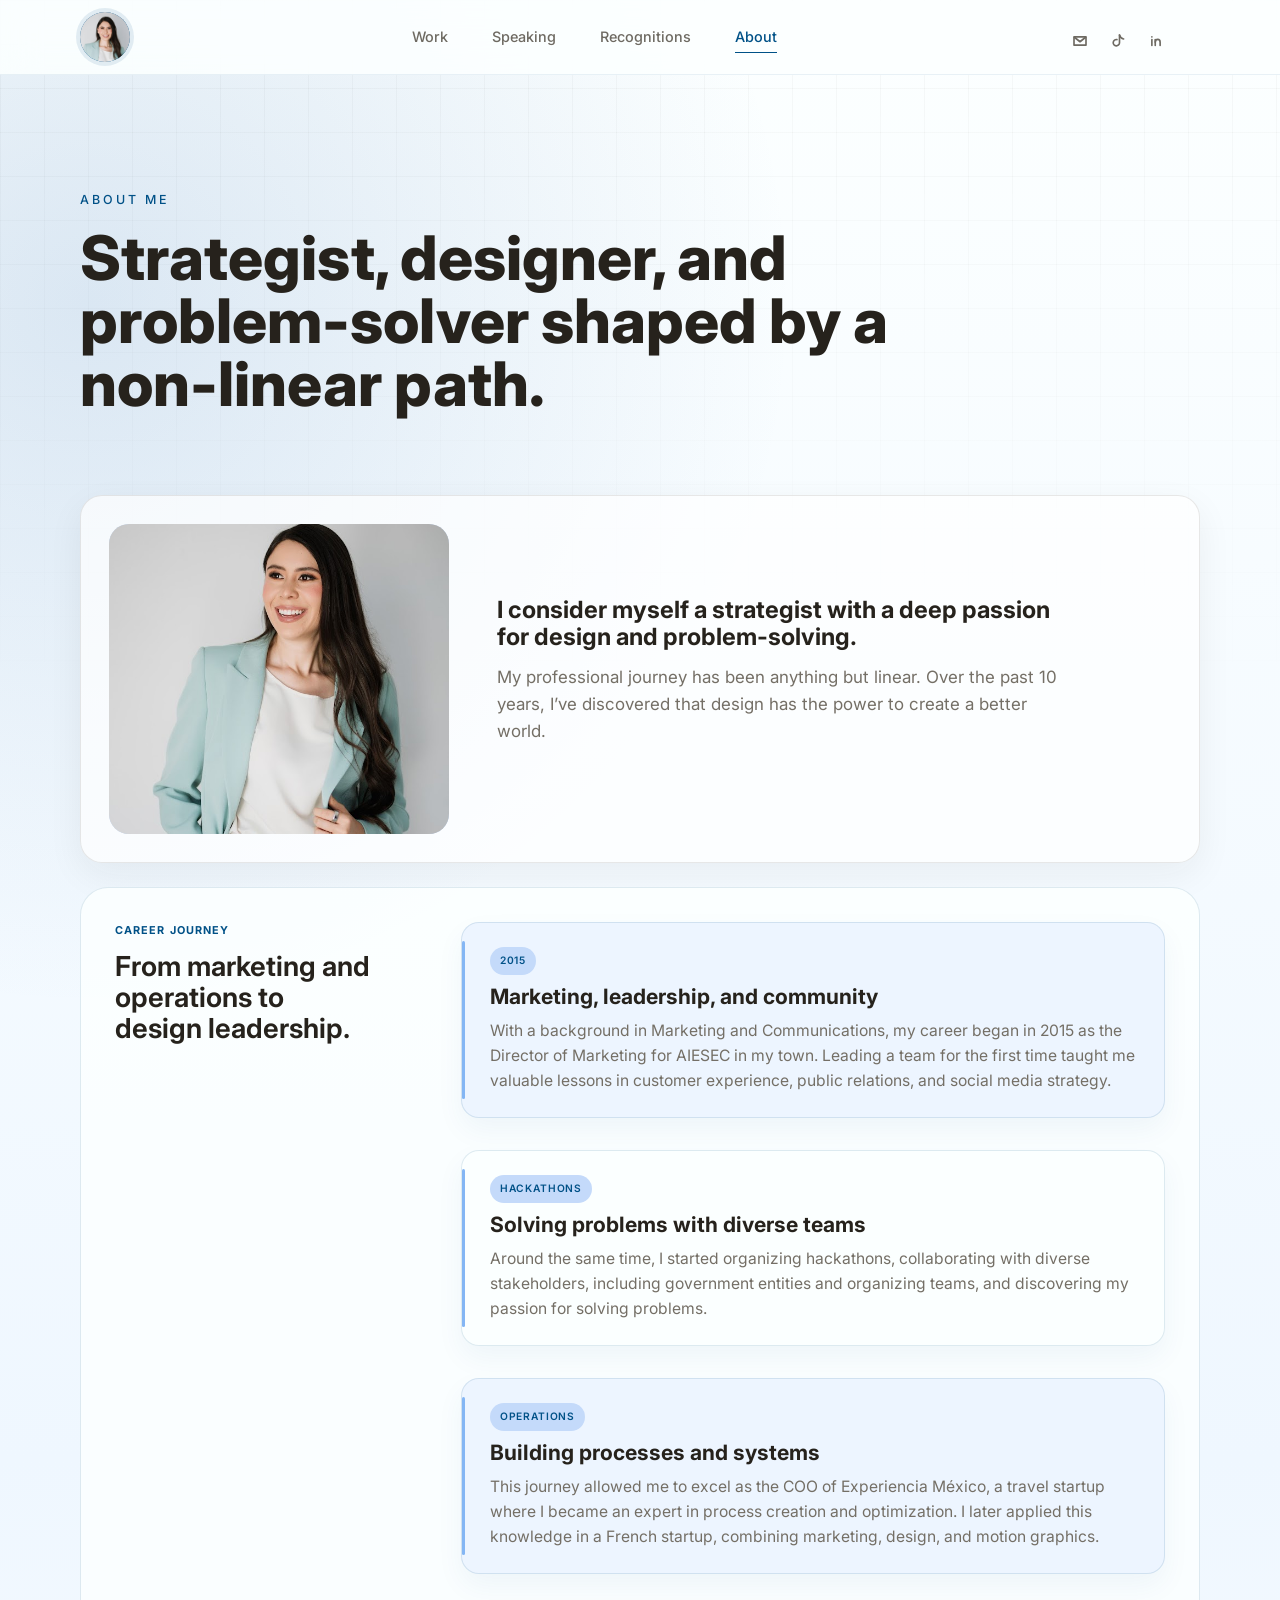
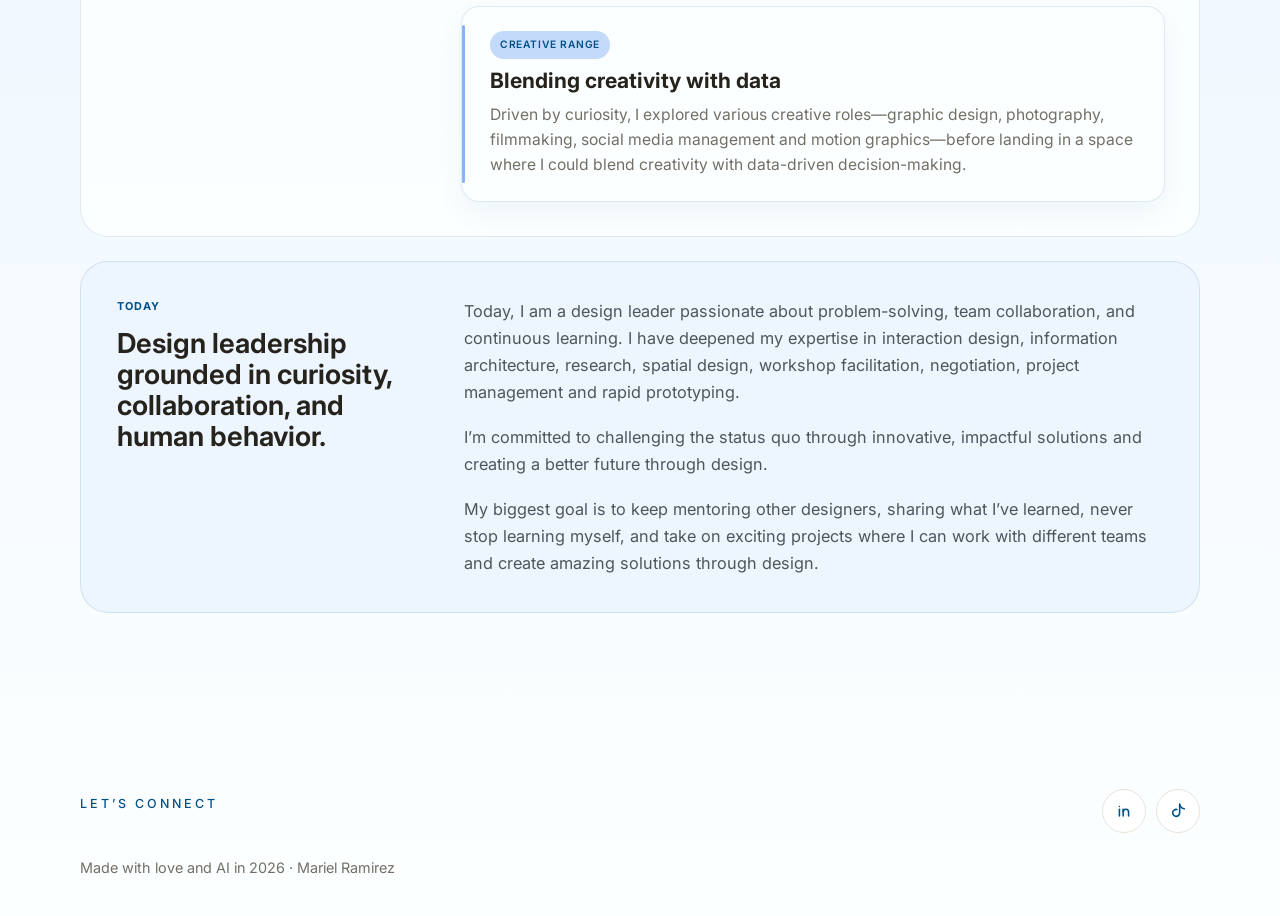
==== about.html @ 27abe045 "Add files via upload" ====
<!doctype html>
<html lang="en">
  <head>
    <meta charset="UTF-8" />
    <meta name="viewport" content="width=device-width, initial-scale=1.0" />
    <title>About | Mariel Ramirez</title>
    <meta
      name="description"
      content="About Mariel Ramirez, Senior Product Designer, speaker, content creator, and photography lover."
    />
    <link rel="preconnect" href="https://fonts.googleapis.com" />
    <link rel="preconnect" href="https://fonts.gstatic.com" crossorigin />
    <link href="https://fonts.googleapis.com/css2?family=Inter:wght@400;500;600;700;800;900&display=swap" rel="stylesheet" />
    <link rel="stylesheet" href="styles.css" />
  </head>
  <body>
    <header class="site-header">
      <a class="logo" href="index.html" aria-label="Mariel Ramirez home">
        <img src="assets/mariel-avatar.jpg" alt="" />
      </a>
      <nav class="top-nav" aria-label="Primary navigation">
        <a href="index.html#work">Work</a>
        <a href="speaking.html">Speaking</a>
        <a href="recognitions.html">Recognitions</a>
        <a href="about.html" aria-current="page">About</a>
      </nav>
      <div class="social-links" aria-label="Social links">
        <a class="icon-link" href="mailto:mariel.ramirezrom@gmail.com" aria-label="Email Mariel">
          <svg viewBox="0 0 24 24" aria-hidden="true"><path d="M4 6.5h16v11H4z"/><path d="m4.5 7 7.5 6 7.5-6"/></svg>
        </a>
        <a class="icon-link" href="https://www.tiktok.com/@soymarielramirez" target="_blank" rel="noreferrer" aria-label="Mariel on TikTok">
          <svg viewBox="0 0 24 24" aria-hidden="true"><path d="M14 4v10.2a4.2 4.2 0 1 1-3.4-4.1"/><path d="M14 4c.8 3.1 2.5 4.8 5.5 5.3"/></svg>
        </a>
        <a class="icon-link" href="https://www.linkedin.com/in/mariel-ramirez/" target="_blank" rel="noreferrer" aria-label="Mariel on LinkedIn">
          <svg viewBox="0 0 24 24" aria-hidden="true"><path d="M6.5 10v8"/><path d="M6.5 6.5v.1"/><path d="M11 18v-8"/><path d="M11 13.5c0-2.2 1.3-3.7 3.4-3.7 2 0 3.1 1.3 3.1 3.7V18"/></svg>
        </a>
      </div>
      <button class="menu-button" type="button" aria-expanded="false" aria-controls="mobile-nav">
        <span class="sr-only">Open navigation</span>
        <span></span>
        <span></span>
      </button>
    </header>

    <nav class="mobile-nav" id="mobile-nav" aria-label="Mobile navigation">
      <a href="index.html#work">Work</a>
      <a href="speaking.html">Speaking</a>
      <a href="recognitions.html">Recognitions</a>
      <a href="about.html">About</a>
      <a href="https://www.linkedin.com/in/mariel-ramirez/" target="_blank" rel="noreferrer">LinkedIn</a>
      <a href="https://www.tiktok.com/@soymarielramirez" target="_blank" rel="noreferrer">TikTok</a>
    </nav>

    <main>
      <section class="page-hero">
        <p class="kicker">About me</p>
        <h1>Strategist, designer, and problem-solver shaped by a non-linear path.</h1>
      </section>

      <section class="about-section about-page" aria-labelledby="about-title">
        <div class="about-photo">
          <img src="assets/mariel-about.jpg" alt="Mariel Ramirez looking to the side in a mint suit" />
        </div>
        <div class="about-copy">
          <h2 id="about-title">I consider myself a strategist with a deep passion for design and problem-solving.</h2>
          <p class="about-lead">
            My professional journey has been anything but linear. Over the past 10 years, I’ve discovered that design
            has the power to create a better world.
          </p>
        </div>
      </section>

      <section class="about-story" aria-label="Mariel's career journey">
        <div class="story-intro">
          <p class="kicker">Career journey</p>
          <h2>From marketing and operations to design leadership.</h2>
        </div>
        <article class="story-card">
          <span>2015</span>
          <h2>Marketing, leadership, and community</h2>
          <p>
            With a background in Marketing and Communications, my career began in 2015 as the Director of Marketing for
            AIESEC in my town. Leading a team for the first time taught me valuable lessons in customer experience,
            public relations, and social media strategy.
          </p>
        </article>
        <article class="story-card">
          <span>Hackathons</span>
          <h2>Solving problems with diverse teams</h2>
          <p>
            Around the same time, I started organizing hackathons, collaborating with diverse stakeholders, including
            government entities and organizing teams, and discovering my passion for solving problems.
          </p>
        </article>
        <article class="story-card">
          <span>Operations</span>
          <h2>Building processes and systems</h2>
          <p>
            This journey allowed me to excel as the COO of Experiencia México, a travel startup where I became an expert
            in process creation and optimization. I later applied this knowledge in a French startup, combining marketing,
            design, and motion graphics.
          </p>
        </article>
        <article class="story-card">
          <span>Creative range</span>
          <h2>Blending creativity with data</h2>
          <p>
            Driven by curiosity, I explored various creative roles—graphic design, photography, filmmaking, social media
            management and motion graphics—before landing in a space where I could blend creativity with data-driven
            decision-making.
          </p>
        </article>
      </section>

      <section class="about-vision" aria-label="Mariel's design approach">
        <div>
          <p class="kicker">Today</p>
          <h2>Design leadership grounded in curiosity, collaboration, and human behavior.</h2>
        </div>
        <div>
          <p>
            Today, I am a design leader passionate about problem-solving, team collaboration, and continuous learning. I
            have deepened my expertise in interaction design, information architecture, research, spatial design, workshop
            facilitation, negotiation, project management and rapid prototyping.
          </p>
          <p>
            I’m committed to challenging the status quo through innovative, impactful solutions and creating a better
            future through design.
          </p>
          <p>
            My biggest goal is to keep mentoring other designers, sharing what I’ve learned, never stop learning myself,
            and take on exciting projects where I can work with different teams and create amazing solutions through
            design.
          </p>
        </div>
      </section>
    </main>

    <footer class="site-footer" id="contact">
      <div>
        <p class="kicker">Let’s connect</p>
      </div>
      <div class="footer-links">
        <a href="https://www.linkedin.com/in/mariel-ramirez/" target="_blank" rel="noreferrer" aria-label="Mariel on LinkedIn">
          <svg viewBox="0 0 24 24" aria-hidden="true"><path d="M6.5 10v8"/><path d="M6.5 6.5v.1"/><path d="M11 18v-8"/><path d="M11 13.5c0-2.2 1.3-3.7 3.4-3.7 2 0 3.1 1.3 3.1 3.7V18"/></svg>
        </a>
        <a href="https://www.tiktok.com/@soymarielramirez" target="_blank" rel="noreferrer" aria-label="Mariel on TikTok">
          <svg viewBox="0 0 24 24" aria-hidden="true"><path d="M14 4v10.2a4.2 4.2 0 1 1-3.4-4.1"/><path d="M14 4c.8 3.1 2.5 4.8 5.5 5.3"/></svg>
        </a>
      </div>
      <p class="copyright">Made with love and AI in 2026 · Mariel Ramirez</p>
    </footer>

    <script src="script.js"></script>
  </body>
</html>
---- styles.css ----
:root {
  --blue: #005187;
  --blue-dark: #003f69;
  --ink: #26221c;
  --muted: #746f66;
  --paper: #fcffff;
  --soft-blue: #c4dafa;
  --mid-blue: #4d82bc;
  --sky-blue: #84b6f4;
  --soft-yellow: #fff4c7;
  --soft-pink: #ffe9ee;
  --soft-green: #e6f7ef;
  --line: #e9e2d8;
  --white: #ffffff;
  --cream-card: #eef6ff;
  --radius: 22px;
  --shadow: 0 22px 60px rgba(38, 34, 28, 0.1);
}

* {
  box-sizing: border-box;
}

html {
  scroll-behavior: smooth;
}

body {
  margin: 0;
  background:
    radial-gradient(circle at 7% 12%, rgba(77, 130, 188, 0.18), transparent 28%),
    linear-gradient(180deg, var(--paper), #eff7ff 58%, var(--paper));
  color: var(--ink);
  font-family: Inter, system-ui, -apple-system, BlinkMacSystemFont, "Segoe UI", sans-serif;
  line-height: 1.55;
}

body::before {
  position: fixed;
  inset: 0;
  z-index: -1;
  pointer-events: none;
  content: "";
  background-image:
    linear-gradient(rgba(38, 34, 28, 0.035) 1px, transparent 1px),
    linear-gradient(90deg, rgba(38, 34, 28, 0.035) 1px, transparent 1px);
  background-size: 44px 44px;
  mask-image: linear-gradient(to bottom, black, transparent 78%);
}

img {
  display: block;
  width: 100%;
}

a {
  color: inherit;
  text-decoration: none;
}

.reveal {
  opacity: 0;
  transform: translateY(22px);
  transition:
    opacity 700ms ease,
    transform 700ms cubic-bezier(0.22, 1, 0.36, 1);
  transition-delay: var(--reveal-delay, 0ms);
}

.reveal.is-visible {
  opacity: 1;
  transform: translateY(0);
}

.reveal-soft {
  transform: translateY(14px) scale(0.985);
}

.reveal-soft.is-visible {
  transform: translateY(0) scale(1);
}

@media (prefers-reduced-motion: reduce) {
  html {
    scroll-behavior: auto;
  }

  .reveal,
  .reveal-soft {
    opacity: 1;
    transform: none;
    transition: none;
  }
}

.skip-link,
.sr-only {
  position: absolute;
  width: 1px;
  height: 1px;
  overflow: hidden;
  clip: rect(0, 0, 0, 0);
  white-space: nowrap;
}

.skip-link:focus {
  z-index: 50;
  top: 16px;
  left: 16px;
  width: auto;
  height: auto;
  padding: 10px 14px;
  clip: auto;
  border-radius: 999px;
  background: #005187;
  color: var(--white);
}

.site-header {
  position: sticky;
  top: 0;
  z-index: 20;
  display: grid;
  grid-template-columns: auto 1fr auto auto;
  gap: clamp(18px, 3vw, 36px);
  align-items: center;
  width: 100%;
  min-height: 74px;
  margin: 0;
  padding: 12px max(32px, calc((100vw - 1120px) / 2));
  border: 0;
  border-bottom: 1px solid rgba(0, 81, 135, 0.08);
  border-radius: 0;
  background: rgba(252, 255, 255, 0.88);
  box-shadow: none;
  backdrop-filter: blur(18px);
}

.mobile-nav,
main,
.site-footer {
  width: min(1120px, calc(100% - 32px));
  margin-inline: auto;
}

.case-body main {
  width: min(1320px, calc(100% - 32px));
}

.logo {
  width: 50px;
  height: 50px;
  display: block;
  overflow: hidden;
  border-radius: 50%;
  background: var(--blue);
  box-shadow: 0 0 0 4px rgba(0, 81, 135, 0.1);
}

.logo img {
  height: 100%;
  object-fit: cover;
  object-position: center 13%;
}

.top-nav,
.social-links,
.footer-links {
  display: flex;
  align-items: center;
  gap: 8px;
}

.top-nav {
  justify-content: center;
  gap: 18px;
}

.top-nav a,
.social-links a,
.mobile-nav a,
.footer-links a {
  position: relative;
  padding: 10px 13px;
  border-radius: 999px;
  color: #6e6a62;
  font-size: 0.9rem;
  font-weight: 500;
}

.icon-link {
  display: grid;
  width: 30px;
  height: 30px;
  place-items: center;
  padding: 0;
  color: #777268;
}

.icon-link svg {
  width: 18px;
  height: 18px;
  fill: none;
  stroke: currentColor;
  stroke-linecap: round;
  stroke-linejoin: round;
  stroke-width: 2.2;
}

.top-nav a:hover,
.top-nav a:focus-visible,
.mobile-nav a:hover,
.mobile-nav a:focus-visible,
.footer-links a:hover,
.footer-links a:focus-visible {
  color: var(--blue);
}

.top-nav a::after {
  position: absolute;
  right: 13px;
  bottom: 5px;
  left: 13px;
  height: 1px;
  content: "";
  background: var(--blue);
  transform: scaleX(0);
  transform-origin: center;
  transition: transform 180ms ease;
}

.top-nav a:hover::after,
.top-nav a:focus-visible::after,
.top-nav a[aria-current="page"]::after {
  transform: scaleX(1);
}

.top-nav a[aria-current="page"] {
  color: var(--blue);
}

.social-links a:hover,
.social-links a:focus-visible {
  color: var(--blue);
  transform: translateY(-1px);
}

.social-links a {
  border: 0;
  background: transparent;
}

.menu-button {
  display: none;
  width: 46px;
  height: 46px;
  border: 1px solid var(--line);
  border-radius: 50%;
  background: var(--white);
}

.menu-button span:not(.sr-only) {
  display: block;
  width: 18px;
  height: 2px;
  margin: 5px auto;
  background: var(--ink);
}

.mobile-nav {
  position: sticky;
  top: 88px;
  z-index: 19;
  display: none;
  padding: 12px;
  border: 1px solid var(--line);
  border-radius: var(--radius);
  background: rgba(255, 253, 250, 0.96);
  box-shadow: var(--shadow);
}

.mobile-nav.is-open {
  display: grid;
}

.hero {
  display: grid;
  grid-template-columns: minmax(0, 1.04fr) minmax(360px, 0.86fr);
  gap: clamp(28px, 6vw, 78px);
  align-items: center;
  min-height: calc(100vh - 96px);
  padding: clamp(34px, 4vw, 52px) 0 12px;
}

.kicker,
.project-eyebrow,
.section-label span {
  margin: 0 0 16px;
  color: var(--blue);
  font-size: 0.78rem;
  font-weight: 500;
  letter-spacing: 0.24em;
  text-transform: uppercase;
}

.project-eyebrow {
  font-size: 0.62rem;
  letter-spacing: 0.04em;
}

h1,
h2,
h3,
p {
  margin-top: 0;
}

h1,
h2 {
  font-family: Inter, system-ui, -apple-system, BlinkMacSystemFont, "Segoe UI", sans-serif;
  line-height: 1.03;
  letter-spacing: 0;
}

h1 {
  font-weight: 800;
}

h2 {
  font-weight: 900;
}

h1 {
  max-width: 800px;
  margin-bottom: 24px;
  font-size: clamp(2.7rem, 4.2vw, 3.7rem);
}

h2 {
  max-width: 860px;
  margin-bottom: 28px;
  font-size: clamp(2.2rem, 4.3vw, 4.4rem);
}

h3 {
  margin-bottom: 12px;
  font-size: clamp(1.45rem, 2.1vw, 2.1rem);
  line-height: 1.05;
}

.hero-text {
  max-width: 670px;
  color: var(--muted);
  font-size: clamp(1rem, 1.35vw, 1.12rem);
  font-weight: 400;
  line-height: 1.62;
}

.hero-actions {
  display: flex;
  flex-wrap: wrap;
  gap: 12px;
  margin-top: 30px;
}

.button {
  display: inline-flex;
  align-items: center;
  justify-content: center;
  min-height: 50px;
  padding: 0 18px;
  border-radius: 999px;
  font-size: 0.86rem;
  font-weight: 600;
  letter-spacing: 0.04em;
}

.button.primary {
  background: var(--blue);
  color: var(--white);
  box-shadow: 0 16px 32px rgba(0, 81, 135, 0.2);
}

.button.primary:hover,
.button.primary:focus-visible {
  background: #4d82bc;
  color: var(--white);
}

.button.primary:active {
  background: #003f69;
  transform: translateY(0);
  box-shadow: 0 8px 18px rgba(0, 81, 135, 0.18);
}

.button.ghost {
  border: 1px solid var(--line);
  background: rgba(255, 255, 255, 0.72);
}

.button:hover {
  transform: translateY(-2px);
}

.hero-media {
  position: relative;
  min-height: 500px;
}

.photo-frame {
  position: absolute;
  inset: 4% 8% 0 2%;
  overflow: hidden;
  border: 1px solid rgba(38, 34, 28, 0.1);
  border-radius: 34px;
  background: var(--soft-blue);
  box-shadow: var(--shadow);
}

.photo-frame::before {
  position: absolute;
  inset: 14px;
  z-index: 2;
  pointer-events: none;
  content: "";
  border: 2px solid rgba(255, 255, 255, 0.82);
  border-radius: 24px;
}

.photo-frame img {
  height: 100%;
  object-fit: cover;
  object-position: center top;
}

.impact-ribbon {
  position: relative;
  width: min(1040px, calc(100% - 40px));
  margin: -8px auto 76px;
  padding: clamp(28px, 5vw, 46px);
  border-radius: 22px;
  background: var(--blue);
  color: var(--white);
}

.impact-grid {
  display: grid;
  grid-template-columns: repeat(4, 1fr);
  gap: 0;
}

.impact-item {
  display: grid;
  align-content: center;
  min-height: 104px;
  padding: 0 24px;
  text-align: center;
}

.impact-item + .impact-item {
  border-left: 2px dotted rgba(252, 255, 255, 0.7);
}

.impact-item strong {
  display: block;
  color: var(--white);
  font-size: clamp(2rem, 4vw, 3.25rem);
  font-weight: 800;
  line-height: 1;
  text-align: center;
}

.impact-item span {
  display: block;
  max-width: 220px;
  margin: 8px auto 0;
  color: rgba(252, 255, 255, 0.86);
  font-size: 1rem;
  font-weight: 500;
  text-transform: lowercase;
}

.corner-mark {
  position: absolute;
  display: block;
  width: 78px;
  height: 78px;
  border-radius: 6px;
  background: #c4dafa;
}

.corner-mark::before {
  position: absolute;
  width: 30px;
  height: 30px;
  content: "";
  border-color: var(--blue);
  border-style: solid;
}

.corner-start {
  top: -40px;
  left: -46px;
}

.corner-start::before {
  top: 20px;
  left: 22px;
  border-width: 8px 0 0 8px;
}

.corner-end {
  right: -46px;
  bottom: -40px;
}

.corner-end::before {
  right: 22px;
  bottom: 20px;
  border-width: 0 8px 8px 0;
}

.floating-note {
  position: absolute;
  z-index: 3;
  width: min(250px, 60%);
  padding: 18px;
  border: 1px solid rgba(38, 34, 28, 0.12);
  border-radius: var(--radius);
  box-shadow: var(--shadow);
}

.floating-note span {
  display: block;
  margin-bottom: 6px;
  font-size: 1.45rem;
  font-weight: 900;
}

.floating-note p {
  margin: 0;
  color: rgba(38, 34, 28, 0.78);
  font-size: 0.92rem;
  line-height: 1.35;
}

.note-blue {
  right: 0;
  bottom: 90px;
  background: var(--blue);
  color: var(--white);
  transform: rotate(3deg);
}

.note-blue p {
  color: rgba(255, 255, 255, 0.84);
}

.note-light {
  left: 0;
  bottom: 30px;
  background: #c4dafa;
  transform: rotate(-3deg);
}

.intro-strip {
  display: grid;
  grid-template-columns: repeat(3, 1fr);
  gap: 0;
  margin: -8px 0 72px;
  padding: 18px;
  border: 1px solid rgba(0, 81, 135, 0.12);
  border-radius: 26px;
  background: rgba(252, 255, 255, 0.66);
  box-shadow: 0 18px 44px rgba(0, 81, 135, 0.06);
}

.intro-strip article {
  position: relative;
  display: flex;
  gap: 16px;
  align-items: center;
  min-height: 116px;
  padding: 22px;
  overflow: hidden;
  border-right: 1px solid rgba(0, 81, 135, 0.1);
  background: transparent;
}

.intro-strip article:last-child {
  border-right: 0;
}

.highlight-icon {
  display: grid;
  flex: 0 0 46px;
  width: 46px;
  height: 46px;
  place-items: center;
  border: 1px solid rgba(0, 81, 135, 0.14);
  border-radius: 16px;
  background: #c4dafa;
  color: var(--blue);
}

.highlight-icon svg {
  width: 21px;
  height: 21px;
  fill: none;
  stroke: currentColor;
  stroke-linecap: round;
  stroke-linejoin: round;
  stroke-width: 1.9;
}

.intro-strip p {
  position: relative;
  z-index: 2;
  margin: 0;
  color: #4f565b;
  font-size: 0.98rem;
  line-height: 1.45;
}

.intro-strip strong {
  color: var(--ink);
}

.intro-label {
  display: inline-flex;
  margin-bottom: 6px;
  color: var(--blue);
  font-size: 0.68rem;
  font-weight: 600;
  letter-spacing: 0.18em;
  text-transform: uppercase;
}

.known-for {
  display: grid;
  grid-template-columns: minmax(260px, 0.38fr) minmax(0, 0.62fr);
  gap: clamp(28px, 5vw, 58px);
  align-items: start;
  margin: 0 auto 106px;
  padding: clamp(28px, 5vw, 46px);
  border: 1px solid rgba(0, 81, 135, 0.12);
  border-radius: 28px;
  background: #edf5ff;
  text-align: left;
}

.known-for h2 {
  max-width: 420px;
  margin: 0;
  font-family: Inter, system-ui, -apple-system, BlinkMacSystemFont, "Segoe UI", sans-serif;
  color: var(--ink);
  font-size: clamp(1.75rem, 3vw, 2.85rem);
  font-weight: 650;
  line-height: 1;
}

.mini-label {
  margin: 0 0 10px;
  color: var(--blue);
  font-size: 0.72rem;
  font-weight: 500;
  letter-spacing: 0.22em;
  text-transform: uppercase;
}

.skill-collage {
  display: flex;
  flex-wrap: wrap;
  justify-content: flex-start;
  gap: 10px;
}

.skill-groups {
  display: grid;
  gap: 20px;
}

.skill-group {
  display: grid;
  gap: 10px;
}

.skill-group + .skill-group {
  padding-top: 18px;
  border-top: 1px solid rgba(0, 81, 135, 0.1);
}

.skill-group-label {
  color: #52606a;
  font-size: 0.7rem;
  font-weight: 600;
  letter-spacing: 0.18em;
  text-transform: uppercase;
}

.ticket {
  display: inline-flex;
  align-items: center;
  min-height: 34px;
  padding: 7px 12px;
  border-radius: 999px;
  font-size: 0.88rem;
  font-weight: 500;
  line-height: 1;
  box-shadow: none;
}

.ticket-primary {
  border: 1px solid rgba(0, 81, 135, 0.22);
  background: rgba(252, 255, 255, 0.92);
  color: var(--blue);
  font-weight: 500;
}

.ticket-soft {
  border: 1px solid rgba(0, 81, 135, 0.22);
  background: rgba(252, 255, 255, 0.92);
  color: var(--blue);
}

.ticket-sky {
  border: 1px solid rgba(0, 81, 135, 0.22);
  background: rgba(252, 255, 255, 0.92);
  color: var(--blue);
}

.ticket-line {
  border: 1px solid rgba(0, 81, 135, 0.22);
  background: rgba(252, 255, 255, 0.92);
  color: var(--blue);
}

.project-card,
.metrics,
.about-section,
.recognition,
.recognition-list article {
  border: 1px solid rgba(38, 34, 28, 0.1);
  border-radius: var(--radius);
  background: rgba(255, 255, 255, 0.7);
  box-shadow: 0 12px 36px rgba(38, 34, 28, 0.06);
}

.work-section,
.metrics,
.about-section,
.speaking-section,
.recognition,
.site-footer {
  margin-top: 104px;
}

.work-section,
.metrics,
.about-section,
.speaking-section,
.recognition {
  scroll-margin-top: 110px;
}

.section-label {
  display: flex;
  justify-content: space-between;
  gap: 16px;
  align-items: center;
  margin-bottom: 12px;
}

.section-label a {
  padding: 10px 14px;
  border: 1px solid var(--line);
  border-radius: 999px;
  background: var(--white);
  color: var(--blue);
  font-weight: 900;
}

.project-list {
  display: grid;
  grid-template-columns: repeat(2, minmax(0, 1fr));
  gap: 28px;
  align-items: stretch;
}

.project-card {
  position: relative;
  display: grid;
  grid-template-rows: auto 240px;
  gap: 28px;
  height: 100%;
  min-height: 0;
  padding: clamp(26px, 4vw, 40px);
  overflow: hidden;
  border: 1px solid rgba(0, 81, 135, 0.12);
  border-radius: 22px;
  background: #edf5ff;
  box-shadow: none;
}

.project-card > div:first-child {
  position: relative;
  z-index: 2;
}

.project-card:first-child {
  background: #f3f5f7;
  border-color: rgba(38, 34, 28, 0.14);
}

.project-card:nth-child(2) {
  background: #edf5ff;
  border-color: rgba(0, 81, 135, 0.16);
}

.project-card:nth-child(3) {
  background: #eef4ff;
  border-color: rgba(31, 63, 176, 0.18);
}

.project-card.noto-card {
  grid-template-rows: auto 240px;
  background: #eef4ff;
}

.project-card.wizeline-card {
  background: #f1f7ff;
  border-color: rgba(77, 130, 188, 0.18);
}

.project-card.oracle-card {
  background: #f3f5f7;
}

.project-card.oracle-card .project-eyebrow {
  color: #4b5563;
}

.project-card.oracle-card .card-button {
  border-color: transparent;
  color: var(--white);
}

.project-card.oracle-card .card-button span {
  color: var(--white);
}

.project-card.valvoline-card {
  background: #edf5ff;
}

.project-card.noto-card .project-eyebrow,
.project-card.noto-card h3,
.project-card.noto-card p strong {
  color: var(--ink);
}

.project-card.featured {
  background: linear-gradient(135deg, var(--blue), var(--blue-dark));
  color: var(--white);
}

.project-card.featured .project-eyebrow,
.project-card.featured p,
.project-card.featured li {
  color: rgba(255, 255, 255, 0.82);
}

.project-card p {
  max-width: 500px;
  color: var(--muted);
  font-size: 1.02rem;
}

.project-card p strong {
  color: var(--ink);
}

.project-role {
  margin-bottom: 24px;
  color: var(--ink);
}

.project-card ul {
  display: flex;
  flex-wrap: wrap;
  gap: 8px 14px;
  margin: 22px 0 0;
  padding: 0;
  list-style: none;
}

.card-button {
  display: inline-flex;
  align-items: center;
  gap: 8px;
  margin-top: 16px;
  padding: 10px 18px;
  border: 1px solid rgba(38, 34, 28, 0.42);
  border-radius: 999px;
  color: var(--ink);
  font-weight: 700;
}

.card-button.case-study {
  border-color: transparent;
  background: var(--blue);
  color: var(--white);
  font-size: 0.78rem;
  letter-spacing: 0.04em;
  text-transform: uppercase;
}

.card-button.access-button {
  gap: 9px;
  padding: 10px 16px;
}

.card-button.access-button svg {
  width: 16px;
  height: 16px;
  fill: none;
  stroke: currentColor;
  stroke-linecap: round;
  stroke-linejoin: round;
  stroke-width: 2;
}

.card-button span {
  color: var(--blue);
  font-weight: 900;
}

.project-card li {
  padding: 0;
  border: 0;
  border-radius: 0;
  background: transparent;
  color: #5b666c;
  font-size: 0.76rem;
  font-weight: 600;
  letter-spacing: 0.05em;
  text-transform: uppercase;
}

.project-card li::before {
  color: var(--mid-blue);
  content: "• ";
}

.previous-portfolios {
  display: flex;
  flex-wrap: wrap;
  gap: 14px 18px;
  align-items: center;
  margin-top: 34px;
}

.previous-portfolios h2 {
  margin: 0;
  color: var(--ink);
  font-size: clamp(1.45rem, 2.4vw, 2rem);
  font-weight: 800;
  letter-spacing: 0;
}

.previous-portfolios a {
  display: inline-flex;
  align-items: center;
  min-height: 38px;
  padding: 9px 14px;
  border: 1px solid rgba(0, 81, 135, 0.2);
  border-radius: 999px;
  background: rgba(252, 255, 255, 0.84);
  color: var(--blue);
  font-size: 0.9rem;
  font-weight: 700;
}

.previous-portfolios a:hover,
.previous-portfolios a:focus-visible {
  background: #dcecff;
}

.tag-cloud span {
  padding: 8px 11px;
  border: 1px solid rgba(38, 34, 28, 0.12);
  border-radius: 999px;
  background: rgba(255, 255, 255, 0.62);
  color: var(--ink);
  font-size: 0.84rem;
  font-weight: 700;
}

.project-card.featured li {
  border-color: rgba(255, 255, 255, 0.22);
  background: rgba(255, 255, 255, 0.12);
}

.project-visual {
  position: relative;
  z-index: 1;
  align-self: end;
  width: 100%;
  height: 240px;
  min-height: 0;
  overflow: hidden;
  border: 1px solid rgba(0, 81, 135, 0.1);
  border-radius: 18px;
  background: #fcffff;
  box-shadow: none;
  transform: none;
}

.case-study-section {
  margin-top: 48px;
  padding: clamp(24px, 5vw, 52px);
  border: 1px solid rgba(0, 81, 135, 0.14);
  border-radius: 28px;
  background: #fcffff;
  box-shadow: 0 18px 44px rgba(0, 81, 135, 0.08);
  scroll-margin-top: 96px;
}

.case-study-page {
  margin-top: clamp(54px, 8vw, 96px);
}

.case-study-header {
  display: grid;
  grid-template-columns: minmax(0, 1fr) auto;
  gap: 24px;
  align-items: start;
  margin-bottom: 28px;
}

.case-study-header h1,
.case-study-header h2 {
  max-width: 920px;
  margin-bottom: 18px;
  font-size: clamp(2.2rem, 5vw, 4.35rem);
}

.case-study-header p:not(.project-eyebrow) {
  max-width: 720px;
  color: var(--muted);
  font-size: 1.05rem;
}

.case-close {
  min-height: 42px;
  padding: 0 16px;
  border: 1px solid rgba(0, 81, 135, 0.22);
  border-radius: 999px;
  background: #eef6ff;
  color: var(--blue);
  font: inherit;
  font-size: 0.9rem;
  cursor: pointer;
}

.case-close:hover,
.case-close:focus-visible {
  background: #c4dafa;
}

.case-hero-card {
  overflow: hidden;
  margin-bottom: 18px;
  border-radius: 22px;
  background: #c4dafa;
}

.case-hero-card img {
  max-height: 380px;
  object-fit: cover;
  object-position: center;
}

.case-study-grid,
.case-bottom {
  display: grid;
  grid-template-columns: repeat(2, minmax(0, 1fr));
  gap: 14px;
  margin-top: 18px;
}

.case-study-grid article,
.case-process,
.case-bottom article {
  padding: 24px;
  border: 1px solid rgba(0, 81, 135, 0.12);
  border-radius: 20px;
  background: #eef6ff;
}

.case-study-grid span {
  display: inline-flex;
  margin-bottom: 18px;
  color: var(--mid-blue);
  font-size: 0.76rem;
  font-weight: 700;
  letter-spacing: 0.16em;
}

.case-study-grid h3,
.case-process h3,
.case-bottom h3 {
  margin-bottom: 12px;
  font-size: clamp(1.2rem, 2vw, 1.55rem);
}

.case-study-grid p,
.case-process li,
.case-bottom p {
  color: var(--muted);
}

.case-process {
  margin-top: 14px;
  background: #c4dafa;
}

.case-process ol {
  display: grid;
  gap: 12px;
  margin: 0;
  padding-left: 20px;
}

.case-process strong {
  color: var(--ink);
}

.case-redesign {
  max-width: 1320px;
  padding: 0;
  border: 0;
  border-radius: 0;
  background: transparent;
  box-shadow: none;
}

.case-study-hero h1 {
  max-width: 900px;
  font-size: clamp(2rem, 4vw, 3.4rem);
  font-weight: 800;
  letter-spacing: 0;
}

.case-meta {
  display: flex;
  flex-wrap: wrap;
  gap: 8px;
  margin-top: 24px;
}

.case-meta span {
  display: inline-flex;
  align-items: center;
  min-height: 34px;
  padding: 8px 12px;
  border-radius: 999px;
  background: #c4dafa;
  color: var(--blue);
  font-size: 0.78rem;
  font-weight: 600;
  letter-spacing: 0.04em;
  text-transform: uppercase;
}

.case-redesign .case-hero-card {
  margin-bottom: 22px;
  border: 1px solid rgba(0, 81, 135, 0.12);
  background: #edf5ff;
}

.case-redesign .case-hero-card img {
  width: 100%;
  max-height: 440px;
  object-fit: cover;
}

.case-layout {
  display: grid;
  grid-template-columns: 150px minmax(0, 1fr);
  gap: clamp(22px, 3vw, 38px);
  align-items: start;
  margin-top: 32px;
}

.case-nav {
  position: sticky;
  top: 102px;
  z-index: 5;
  display: grid;
  gap: 4px;
  padding: 16px 0 16px 18px;
}

.case-nav::before {
  position: absolute;
  top: 18px;
  bottom: 18px;
  left: 4px;
  width: 1px;
  background: rgba(0, 81, 135, 0.18);
  content: "";
}

.case-nav a {
  position: relative;
  padding: 9px 12px;
  border-radius: 12px;
  color: #6a716f;
  font-size: 0.86rem;
  font-weight: 500;
  transition:
    background 180ms ease,
    color 180ms ease,
    transform 180ms ease;
}

.case-nav a::before {
  position: absolute;
  top: 50%;
  left: -18px;
  width: 9px;
  height: 9px;
  border: 2px solid #c4dafa;
  border-radius: 50%;
  background: #fcffff;
  content: "";
  transform: translateY(-50%);
}

.case-nav a:hover,
.case-nav a:focus-visible,
.case-nav a.is-active {
  background: #edf5ff;
  color: var(--blue);
  transform: translateX(2px);
}

.case-nav a.is-active::before {
  border-color: var(--blue);
  background: var(--blue);
}

.case-story {
  display: grid;
  gap: 16px;
}

.case-content-row {
  display: grid;
  grid-template-columns: 150px minmax(0, 1fr);
  gap: clamp(20px, 3vw, 36px);
  padding: clamp(24px, 4vw, 42px);
  border: 1px solid rgba(0, 81, 135, 0.1);
  border-radius: 24px;
  background: #fcffff;
}

.process-row {
  grid-template-columns: 1fr;
}

.process-row .case-section-label {
  position: static;
  display: flex;
  gap: 14px;
  align-items: baseline;
}

.process-row .case-section-label span {
  margin-bottom: 0;
  font-size: 1.35rem;
}

.case-content-row:nth-child(even) {
  background: #f1f7ff;
}

.case-section-label {
  position: sticky;
  top: 172px;
  align-self: start;
}

.case-section-label span {
  display: inline-flex;
  margin-bottom: 12px;
  color: #84b6f4;
  font-size: 2.4rem;
  font-weight: 800;
  line-height: 1;
}

.case-section-label h2 {
  margin: 0;
  color: var(--blue);
  font-size: clamp(1.05rem, 1.8vw, 1.35rem);
  line-height: 1.1;
}

.case-copy {
  display: grid;
  gap: 18px;
  color: var(--ink);
}

.case-copy p {
  max-width: 820px;
  margin: 0;
  color: #4f565b;
  font-size: clamp(1rem, 1.25vw, 1.08rem);
  line-height: 1.68;
}

.case-copy strong {
  color: var(--ink);
}

.case-list {
  display: grid;
  gap: 9px;
  max-width: 820px;
  margin: 0;
  padding-left: 22px;
  color: #4f565b;
  font-size: 1rem;
  line-height: 1.55;
}

.compact-list {
  display: flex;
  flex-wrap: wrap;
  gap: 10px;
  padding-left: 0;
  list-style: none;
}

.compact-list li {
  display: inline-flex;
  align-items: center;
  min-height: 36px;
  padding: 8px 12px;
  border: 1px solid rgba(0, 81, 135, 0.12);
  border-radius: 999px;
  background: #fcffff;
  color: #4f565b;
  line-height: 1.2;
}

.tool-list {
  display: flex;
  flex-wrap: wrap;
  gap: 8px 10px;
  max-width: 820px;
  overflow: visible;
  border: 0;
  border-radius: 0;
  background: transparent;
}

.tool-list span {
  display: inline-flex;
  align-items: center;
  min-height: 36px;
  padding: 8px 12px;
  border: 1px solid rgba(0, 81, 135, 0.14);
  border-radius: 999px;
  background: rgba(252, 255, 255, 0.72);
  color: #4f565b;
  font-size: 1rem;
  font-weight: 500;
  line-height: 1.2;
  box-shadow: none;
}

.process-row {
  background: #eef6ff;
}

.process-stack {
  gap: 18px;
}

.process-step {
  display: grid;
  gap: 18px;
  padding: clamp(22px, 3vw, 30px);
  border: 1px solid rgba(0, 81, 135, 0.12);
  border-radius: 22px;
  background: #fcffff;
}

.split-step {
  grid-template-columns: minmax(0, 0.46fr) minmax(0, 0.54fr);
  align-items: start;
  gap: 20px;
}

.step-heading {
  display: flex;
  gap: 12px;
  align-items: flex-start;
  margin-bottom: 18px;
}

.step-heading span {
  display: grid;
  flex: 0 0 30px;
  width: 30px;
  height: 30px;
  place-items: center;
  border-radius: 50%;
  background: var(--blue);
  color: var(--white);
  font-size: 0.82rem;
  font-weight: 700;
}

.step-heading h3 {
  margin: 1px 0 0;
  font-size: clamp(1.15rem, 1.8vw, 1.55rem);
  line-height: 1.12;
}

.case-figure {
  overflow: hidden;
  margin: 0;
  border: 1px solid rgba(0, 81, 135, 0.1);
  border-radius: 18px;
  background: #d8eaf4;
}

.case-figure img {
  width: 100%;
  display: block;
}

.case-gallery {
  display: grid;
  gap: 14px;
}

.case-note-card {
  display: grid;
  gap: 12px;
  padding: 20px;
  border-radius: 18px;
  background: #edf5ff;
}

.case-note-card ol {
  display: grid;
  gap: 10px;
  margin: 0;
  padding-left: 22px;
  color: #4f565b;
  line-height: 1.55;
}

.demo-placeholder {
  display: grid;
  min-height: 220px;
  place-items: center;
  align-content: center;
  gap: 12px;
  padding: 28px;
  border: 1px dashed rgba(0, 81, 135, 0.32);
  border-radius: 22px;
  background: #edf5ff;
  text-align: center;
}

.demo-placeholder span {
  color: var(--blue);
  font-size: 0.75rem;
  font-weight: 600;
  letter-spacing: 0.22em;
  text-transform: uppercase;
}

.demo-placeholder p {
  max-width: 460px;
}

.demo-video {
  overflow: hidden;
  border: 1px solid rgba(0, 81, 135, 0.14);
  border-radius: 22px;
  background: #edf5ff;
  box-shadow: 0 14px 34px rgba(0, 81, 135, 0.08);
}

.demo-video video {
  display: block;
  width: 100%;
  aspect-ratio: 16 / 9;
  background: #dcecff;
  object-fit: contain;
}

.page-hero {
  max-width: 920px;
  padding: clamp(68px, 9vw, 118px) 0 34px;
}

.page-hero h1 {
  max-width: 900px;
  margin-bottom: 22px;
  font-size: clamp(2.45rem, 4.8vw, 4.25rem);
}

.page-hero p:not(.kicker) {
  max-width: 720px;
  color: var(--muted);
  font-size: clamp(1.05rem, 1.5vw, 1.22rem);
  line-height: 1.65;
}

.editorial-list {
  display: grid;
  gap: 18px;
  margin: 34px 0 80px;
}

.editorial-card {
  display: grid;
  grid-template-columns: minmax(240px, 0.44fr) minmax(0, 0.56fr);
  gap: clamp(24px, 5vw, 58px);
  align-items: stretch;
  min-height: 320px;
  padding: clamp(18px, 3vw, 28px);
  border: 1px solid rgba(0, 81, 135, 0.12);
  border-radius: 24px;
  background: #eef6ff;
}

.editorial-card:nth-child(even) {
  background: #fcffff;
}

.featured-recognition {
  background: #c4dafa;
}

.photo-placeholder {
  display: grid;
  min-height: 260px;
  place-items: center;
  border: 1px dashed rgba(0, 81, 135, 0.32);
  border-radius: 18px;
  background:
    linear-gradient(135deg, rgba(196, 218, 250, 0.46), rgba(252, 255, 255, 0.7)),
    #fcffff;
}

.photo-placeholder span {
  color: var(--blue);
  font-size: 0.74rem;
  font-weight: 500;
  letter-spacing: 0.2em;
  text-transform: uppercase;
}

.event-photo {
  min-height: 260px;
  overflow: hidden;
  border-radius: 18px;
  background: #c4dafa;
}

.event-photo img {
  width: 100%;
  height: 100%;
  min-height: 260px;
  object-fit: cover;
  object-position: center;
}

.featured-recognition .event-photo img {
  object-position: center 38%;
}

.recognition-page-list .event-photo img.photo-lower {
  object-position: center 30%;
}

.recognition-page-list .event-photo img.photo-lower-more {
  object-position: center 18%;
}

.recognition-page-list .editorial-card {
  grid-template-columns: minmax(150px, 0.24fr) minmax(0, 0.76fr);
  min-height: 230px;
  gap: clamp(22px, 4vw, 44px);
}

.recognition-page-list .event-photo,
.recognition-page-list .event-photo img {
  min-height: 180px;
  max-height: 230px;
}

.editorial-card > div:last-child {
  align-self: center;
}

.editorial-card h2 {
  max-width: 620px;
  margin-bottom: 16px;
  font-size: clamp(1.35rem, 2.2vw, 2rem);
  line-height: 1.08;
}

.editorial-card p:not(.project-eyebrow) {
  max-width: 620px;
  color: var(--muted);
  font-size: 1rem;
  line-height: 1.65;
}

.image-visual {
  overflow: hidden;
  background: var(--paper);
}

.image-visual img {
  width: 100%;
  height: 100%;
  min-height: 0;
  object-fit: cover;
  object-position: center;
}

.checkout-image {
  height: 240px;
}

.mobile-order-image {
  height: 240px;
  border: 0;
  border-radius: 18px;
  background: #f3f5f7;
}

.mobile-order-image img {
  object-position: center;
}

.noto-image {
  height: 240px;
  min-height: 0;
  border: 0;
  border-radius: 18px;
  background: #090825;
}

.noto-image img {
  object-position: center 24%;
}

.wizeline-image {
  height: 240px;
  border: 0;
  border-radius: 18px;
  background: #f3f5f7;
}

.wizeline-image img {
  object-position: center;
}

.phone-stack {
  border-color: rgba(17, 24, 39, 0.12);
  background: #e5e7eb;
}

.phone-stack span {
  position: absolute;
  width: 29%;
  height: 82%;
  top: 18%;
  border: 8px solid var(--white);
  border-radius: 26px;
  background: linear-gradient(180deg, #ffffff, #eef2f7);
}

.phone-stack span:nth-child(1) {
  left: 15%;
  transform: rotate(-8deg);
}

.phone-stack span:nth-child(2) {
  left: 36%;
  z-index: 2;
  background: linear-gradient(180deg, #ffffff 0 18%, #111827 18% 32%, #fcffff 32%);
}

.phone-stack span:nth-child(3) {
  right: 15%;
  transform: rotate(8deg);
}

.pos-screen,
.system-board {
  background: #c4dafa;
  transform: rotate(12deg);
}

.pos-screen span,
.system-board span {
  position: absolute;
  border-radius: 12px;
  background: var(--white);
}

.pos-screen span:nth-child(1) {
  inset: 22px auto 22px 22px;
  width: 48px;
  background: var(--blue);
}

.pos-screen span:nth-child(2) {
  top: 30px;
  left: 92px;
  width: 58%;
  height: 24px;
  background: var(--ink);
}

.pos-screen span:nth-child(3) {
  top: 78px;
  left: 92px;
  width: 70%;
  height: 92px;
}

.pos-screen span:nth-child(4) {
  right: 28px;
  bottom: 28px;
  width: 38%;
  height: 52px;
  background: var(--blue);
}

.system-board {
  background: #84b6f4;
  transform: rotate(-7deg);
}

.system-board span:nth-child(1) {
  top: 30px;
  left: 30px;
  width: 34%;
  height: 34px;
  background: var(--blue);
}

.system-board span:nth-child(2) {
  top: 88px;
  left: 30px;
  width: 74%;
  height: 46px;
}

.system-board span:nth-child(3) {
  left: 30px;
  bottom: 34px;
  width: 34%;
  height: 76px;
  background: var(--soft-pink);
}

.system-board span:nth-child(4) {
  right: 30px;
  bottom: 34px;
  width: 34%;
  height: 76px;
  background: var(--soft-yellow);
}

.metrics {
  display: grid;
  grid-template-columns: minmax(0, 0.9fr) minmax(360px, 1fr);
  gap: 48px;
  padding: clamp(26px, 5vw, 54px);
  background: var(--ink);
  color: var(--white);
}

.metrics .kicker {
  color: #c4dafa;
}

.metric-grid {
  display: grid;
  grid-template-columns: repeat(2, 1fr);
  gap: 12px;
}

.metric-grid article {
  padding: 22px;
  border: 1px solid rgba(255, 255, 255, 0.14);
  border-radius: var(--radius);
  background: rgba(255, 255, 255, 0.08);
}

.metric-grid strong {
  display: block;
  margin-bottom: 8px;
  font-size: clamp(2.4rem, 5vw, 4.6rem);
  line-height: 0.92;
}

.metric-grid span {
  color: rgba(255, 255, 255, 0.72);
}

.about-section {
  display: grid;
  grid-template-columns: minmax(220px, 340px) minmax(0, 1fr);
  gap: clamp(24px, 4vw, 48px);
  align-items: center;
  padding: clamp(18px, 3vw, 28px);
}

.about-page {
  margin-top: 24px;
  align-items: center;
}

.about-photo {
  overflow: hidden;
  height: clamp(240px, 26vw, 310px);
  border-radius: 20px;
  background: var(--soft-blue);
}

.about-photo img {
  aspect-ratio: 3 / 4;
  height: 100%;
  object-fit: cover;
  object-position: center 18%;
}

.about-copy {
  display: grid;
  align-content: center;
  max-width: 620px;
}

.about-copy p {
  color: var(--muted);
  font-size: 1.06rem;
}

.about-copy h2 {
  max-width: 580px;
  margin-bottom: 0;
  font-size: clamp(1.28rem, 1.85vw, 1.62rem);
  font-weight: 700;
  line-height: 1.12;
}

.about-lead {
  max-width: 560px;
  margin-top: 14px;
  color: #4f565b;
  font-size: 0.98rem;
  line-height: 1.58;
}

.about-highlights {
  display: none;
  flex-wrap: wrap;
  gap: 10px;
  margin-top: 28px;
}

.about-highlights span {
  display: inline-flex;
  align-items: center;
  min-height: 36px;
  padding: 8px 12px;
  border: 1px solid rgba(0, 81, 135, 0.16);
  border-radius: 999px;
  background: #edf5ff;
  color: var(--blue);
  font-size: 0.82rem;
  font-weight: 700;
}

.tag-cloud {
  display: flex;
  flex-wrap: wrap;
  gap: 8px;
  margin-top: 24px;
}

.tag-cloud span {
  background: #c4dafa;
  color: var(--blue);
}

.about-story {
  display: grid;
  grid-template-columns: minmax(220px, 0.3fr) minmax(0, 0.7fr);
  column-gap: clamp(22px, 3.5vw, 44px);
  row-gap: 32px;
  align-items: start;
  margin-top: 24px;
  padding: clamp(22px, 4vw, 34px);
  border: 1px solid rgba(0, 81, 135, 0.12);
  border-radius: 28px;
  background: rgba(252, 255, 255, 0.86);
}

.about-story .kicker,
.about-vision .kicker {
  margin-bottom: 12px;
  font-size: 0.68rem;
  font-weight: 700;
  letter-spacing: 0.1em;
}

.about-story .story-card + .story-card {
  margin-top: 0;
}

.story-intro {
  position: sticky;
  top: 110px;
  display: block;
  max-width: 320px;
  padding: 0;
  border: 0;
}

.story-intro h2 {
  max-width: 260px;
  margin: 0;
  font-size: clamp(1.25rem, 2.15vw, 1.72rem);
  font-weight: 650;
  line-height: 1.12;
}

.story-card {
  position: relative;
  grid-column: 2;
  display: grid;
  gap: 10px;
  padding: clamp(18px, 2.6vw, 24px) clamp(20px, 3vw, 28px);
  border: 1px solid rgba(0, 81, 135, 0.12);
  border-radius: 18px;
  background: rgba(252, 255, 255, 0.76);
  box-shadow: 0 12px 28px rgba(0, 81, 135, 0.05);
}

.story-card:nth-child(even) {
  background: #edf5ff;
}

.story-card::before {
  position: absolute;
  top: 18px;
  bottom: 18px;
  left: 0;
  width: 3px;
  border-radius: 999px;
  background: #84b6f4;
  content: "";
}

.story-card span {
  display: inline-flex;
  width: fit-content;
  min-height: 28px;
  align-items: center;
  padding: 6px 10px;
  border-radius: 999px;
  background: #c4dafa;
  color: var(--blue);
  font-size: 0.64rem;
  font-weight: 600;
  letter-spacing: 0.08em;
  text-transform: uppercase;
}

.story-card h2 {
  margin: 0;
  font-size: clamp(1.08rem, 1.65vw, 1.35rem);
  font-weight: 700;
  line-height: 1.12;
}

.story-card p {
  margin: 0;
  max-width: 680px;
  color: var(--muted);
  font-size: 0.98rem;
  line-height: 1.58;
}

.about-vision {
  display: grid;
  grid-template-columns: minmax(220px, 0.3fr) minmax(0, 0.7fr);
  gap: clamp(22px, 4vw, 48px);
  margin-top: 24px;
  padding: clamp(22px, 4vw, 36px);
  border: 1px solid rgba(0, 81, 135, 0.12);
  border-radius: 28px;
  background: #edf5ff;
  color: var(--ink);
}

.about-vision .kicker {
  color: var(--blue);
}

.about-vision h2 {
  max-width: 300px;
  margin: 0;
  color: var(--ink);
  font-size: clamp(1.25rem, 2.15vw, 1.78rem);
  font-weight: 650;
  line-height: 1.12;
}

.about-vision p {
  margin: 0;
  color: #4f565b;
  font-size: 1.02rem;
  line-height: 1.65;
}

.about-vision > div:last-child {
  display: grid;
  gap: 18px;
}

.recognition,
.speaking-section {
  padding: clamp(26px, 5vw, 54px);
  background: rgba(255, 255, 255, 0.56);
}

.timeline-list {
  display: grid;
  grid-template-columns: repeat(2, minmax(0, 1fr));
  gap: 14px;
  margin-top: 28px;
}

.timeline-list article {
  padding: 24px;
  border: 1px solid rgba(38, 34, 28, 0.1);
  border-radius: var(--radius);
  background: var(--white);
  box-shadow: 0 12px 36px rgba(38, 34, 28, 0.06);
}

.timeline-list span {
  display: inline-flex;
  margin-bottom: 16px;
  padding: 7px 10px;
  border-radius: 999px;
  background: var(--soft-blue);
  color: var(--blue);
  font-size: 0.82rem;
  font-weight: 900;
}

.timeline-list p {
  color: var(--muted);
}

.site-footer {
  display: grid;
  grid-template-columns: minmax(0, 1fr) auto;
  gap: 24px;
  align-items: center;
  padding: 72px 0 36px;
}

.footer-links {
  justify-content: end;
  flex-wrap: wrap;
  gap: 10px;
}

.footer-links a {
  display: grid;
  width: 44px;
  height: 44px;
  place-items: center;
  padding: 0;
  border: 1px solid var(--line);
  border-radius: 50%;
  background: var(--white);
  color: var(--blue);
}

.footer-links a:hover,
.footer-links a:focus-visible {
  border-color: rgba(0, 81, 135, 0.28);
  background: #c4dafa;
  color: #003f69;
}

.footer-links svg {
  width: 20px;
  height: 20px;
  fill: none;
  stroke: currentColor;
  stroke-linecap: round;
  stroke-linejoin: round;
  stroke-width: 1.9;
}

.copyright {
  grid-column: 1 / -1;
  margin: 0;
  color: var(--muted);
  font-size: 0.9rem;
}

@media (max-width: 920px) {
  .site-header {
    grid-template-columns: auto 1fr auto;
    padding-inline: 16px;
  }

  .top-nav,
  .social-links {
    display: none;
  }

  .menu-button {
    display: block;
    justify-self: end;
  }

  .hero,
  .project-card,
  .metrics,
  .about-section,
  .about-vision,
  .known-for,
  .site-footer {
    grid-template-columns: 1fr;
  }

  .story-intro,
  .story-card {
    grid-template-columns: 1fr;
  }

  .about-story {
    grid-template-columns: 1fr;
  }

  .story-intro {
    position: static;
    max-width: none;
  }

  .story-card {
    grid-column: auto;
    gap: 10px;
  }

  .hero {
    min-height: 0;
    padding-top: 52px;
  }

  .hero-media {
    min-height: 600px;
  }

  .intro-strip,
  .project-list,
  .timeline-list,
  .metric-grid {
    grid-template-columns: 1fr;
  }

  .footer-links {
    justify-content: start;
  }
}

@media (max-width: 620px) {
  .mobile-nav,
  main,
  .site-footer {
    width: min(100% - 40px, 1120px);
  }

  .site-header {
    min-height: 60px;
    padding: 10px 20px;
  }

  .logo,
  .menu-button {
    width: 42px;
    height: 42px;
  }

  h1 {
    font-size: clamp(2.35rem, 10vw, 3rem);
  }

  h2 {
    font-size: clamp(2.35rem, 12vw, 3.6rem);
  }

  .hero-actions {
    width: 100%;
  }

  .button {
    width: auto;
    min-height: 46px;
    padding: 0 20px;
  }

  .hero-media {
    min-height: 500px;
  }

  .impact-ribbon {
    width: min(100% - 40px, 1040px);
    padding: 28px 22px;
  }

  .impact-grid {
    grid-template-columns: repeat(2, 1fr);
  }

  .impact-item {
    min-height: 118px;
    padding: 20px 16px;
  }

  .impact-item + .impact-item {
    border-left: 0;
  }

  .impact-item:nth-child(3) {
    border-left: 2px dotted rgba(252, 255, 255, 0.7);
  }

  .impact-item:nth-child(3),
  .impact-item:nth-child(4) {
    border-top: 2px dotted rgba(252, 255, 255, 0.7);
  }

  .corner-mark {
    width: 54px;
    height: 54px;
  }

  .corner-start {
    top: -28px;
    left: -16px;
  }

  .corner-end {
    right: -16px;
    bottom: -28px;
  }

  .photo-frame {
    inset: 0 0 56px;
  }

  .floating-note {
    width: min(230px, 72%);
  }

  .note-blue {
    right: 0;
    bottom: 76px;
  }

  .note-light {
    left: 0;
    bottom: 8px;
  }

  .intro-strip {
    margin-top: 0;
    margin-bottom: 72px;
    padding: 12px;
  }

  .impact-ribbon {
    margin-bottom: 58px;
  }

  .impact-grid {
    grid-template-columns: 1fr;
  }

  .impact-item,
  .impact-item:nth-child(3) {
    border-left: 0;
  }

  .impact-item + .impact-item {
    border-top: 2px dotted rgba(252, 255, 255, 0.7);
  }

  .known-for {
    margin: 0 auto 74px;
    padding: 22px;
    text-align: left;
  }

  .known-for h2 {
    max-width: 100%;
  }

  .skill-groups {
    gap: 18px;
  }

  .skill-collage {
    justify-content: flex-start;
  }

  .ticket {
    min-height: 36px;
    font-size: 0.86rem;
    transform: none;
  }

  .intro-strip article {
    min-height: auto;
    padding: 18px;
    border-right: 0;
    border-bottom: 1px solid rgba(0, 81, 135, 0.1);
  }

  .intro-strip article:last-child {
    border-bottom: 0;
  }

  .highlight-icon {
    flex-basis: 38px;
    width: 38px;
    height: 38px;
    border-radius: 14px;
  }

  .work-section,
  .metrics,
  .about-section,
  .speaking-section,
  .recognition,
  .site-footer {
    margin-top: 74px;
  }

  .section-label {
    align-items: flex-start;
    flex-direction: column;
  }

  .project-card {
    min-height: 0;
    grid-template-rows: auto 220px;
  }

  .project-card:nth-child(3) {
    grid-column: auto;
    min-height: 0;
  }

  .project-visual {
    width: 100%;
    height: 220px;
    min-height: 0;
  }

  .case-study-header,
  .case-study-grid,
  .case-bottom,
  .case-layout,
  .case-content-row,
  .split-step,
  .editorial-card {
    grid-template-columns: 1fr;
  }

  .case-redesign {
    padding: 0;
  }

  .case-section-label {
    position: static;
  }

  .case-nav {
    position: sticky;
    top: 72px;
    overflow-x: auto;
    display: flex;
    flex-wrap: nowrap;
    margin-bottom: 18px;
    padding: 10px;
    border: 1px solid rgba(0, 81, 135, 0.1);
    border-radius: 16px;
    background: rgba(252, 255, 255, 0.88);
    backdrop-filter: blur(14px);
  }

  .case-nav::before,
  .case-nav a::before {
    display: none;
  }

  .case-nav a {
    white-space: nowrap;
    border-radius: 999px;
  }

  .case-content-row {
    gap: 16px;
    padding: 24px;
    border-radius: 20px;
  }

  .case-section-label span {
    margin-bottom: 8px;
    font-size: 1.8rem;
  }

  .compact-list {
    grid-template-columns: 1fr;
  }

  .process-step {
    padding: 20px;
  }

  .step-heading h3 {
    font-size: 1.2rem;
  }

  .case-close {
    justify-self: start;
  }

  .case-hero-card img {
    max-height: 260px;
  }

  .page-hero {
    padding-top: 54px;
  }

  .photo-placeholder,
  .event-photo,
  .event-photo img {
    min-height: 220px;
  }
}

@media (max-width: 620px) {
  .case-redesign {
    margin-top: 34px;
    padding: 0;
  }

  .case-study-hero h1 {
    font-size: 2rem;
  }

  .case-study-hero p:not(.project-eyebrow) {
    font-size: 0.98rem;
  }

  .case-meta span {
    min-height: 32px;
    font-size: 0.72rem;
  }

  .tool-list span,
  .tool-list span:nth-child(2n),
  .tool-list span:nth-child(4n) {
    min-height: 36px;
    padding: 8px 12px;
    font-size: 1rem;
  }

  .case-content-row {
    padding: 20px;
  }

  .case-copy p,
  .case-list,
  .case-note-card ol {
    font-size: 0.96rem;
  }

  .step-heading {
    gap: 10px;
  }

  .step-heading span {
    flex-basis: 28px;
    width: 28px;
    height: 28px;
    font-size: 0.78rem;
  }

  .step-heading h3 {
    margin-top: 1px;
    font-size: 1.06rem;
  }

  .case-figure,
  .case-note-card,
  .demo-placeholder,
  .demo-video {
    border-radius: 16px;
  }
}
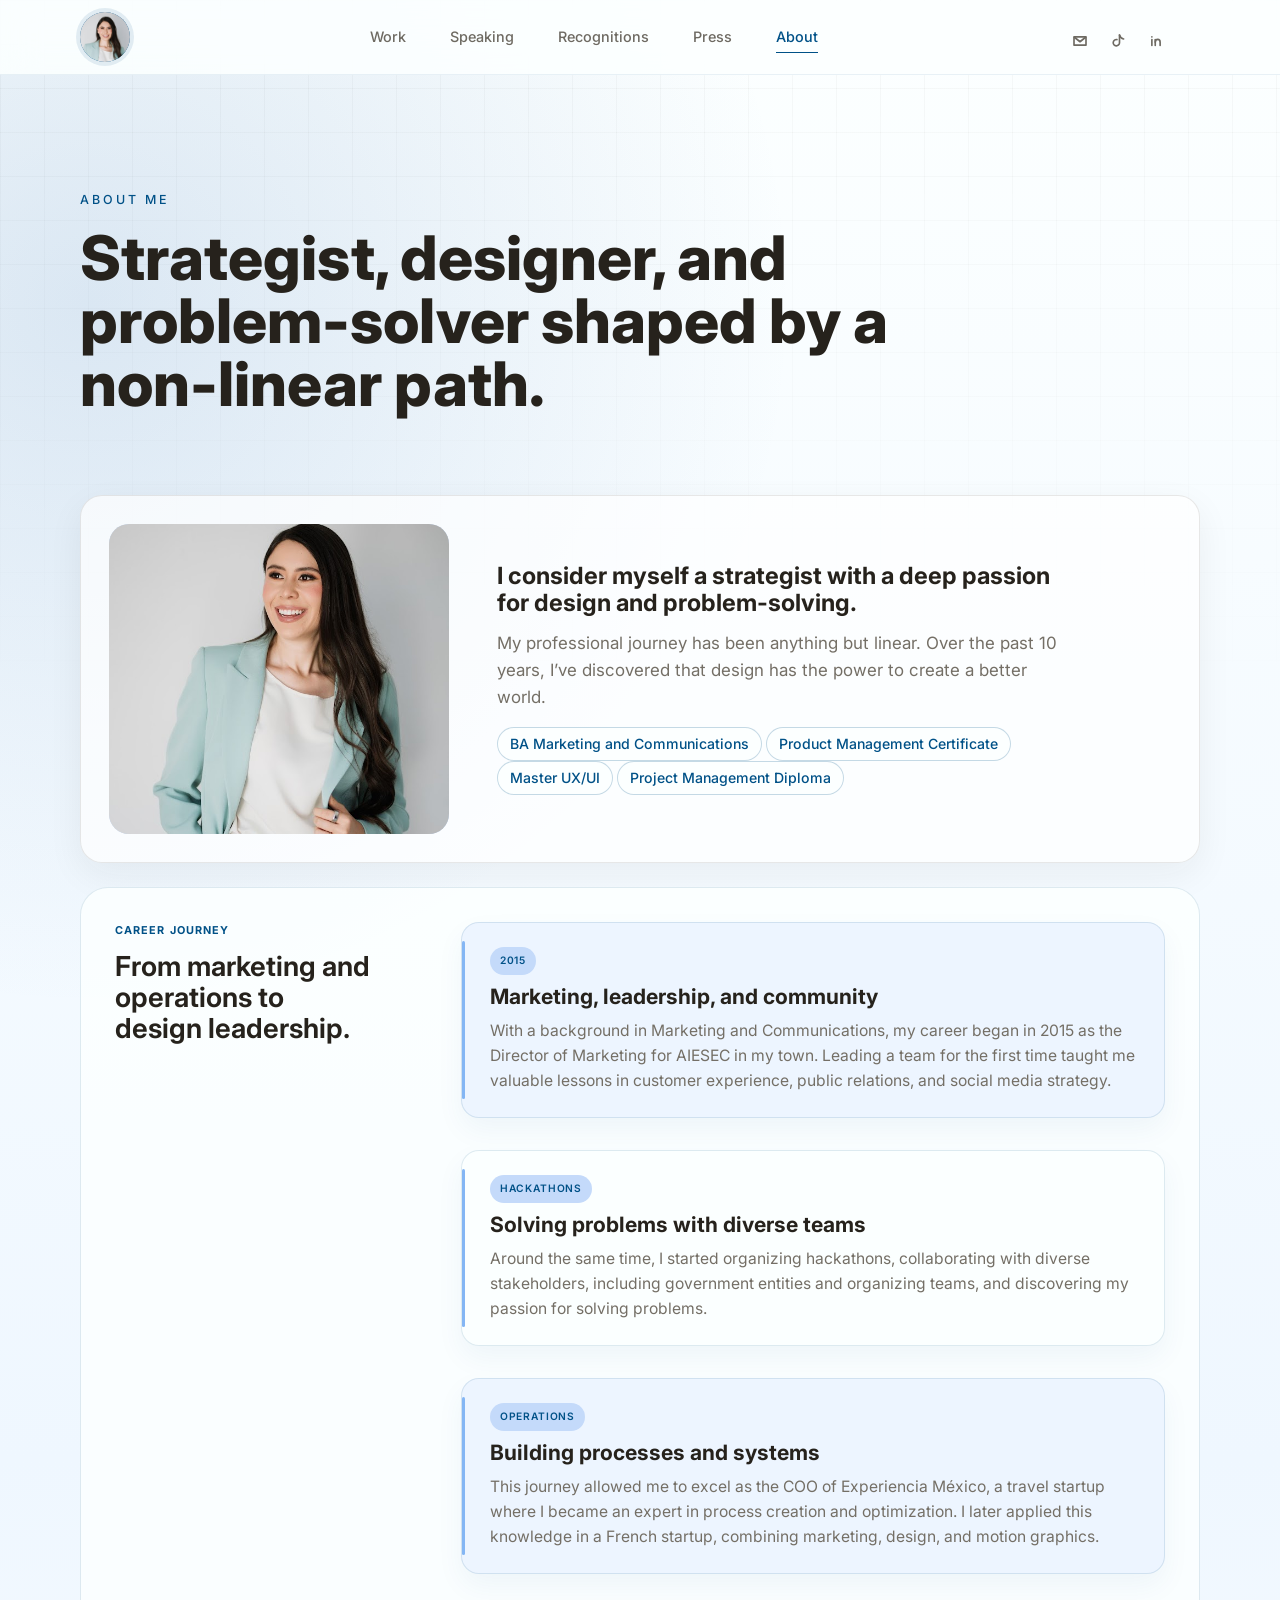
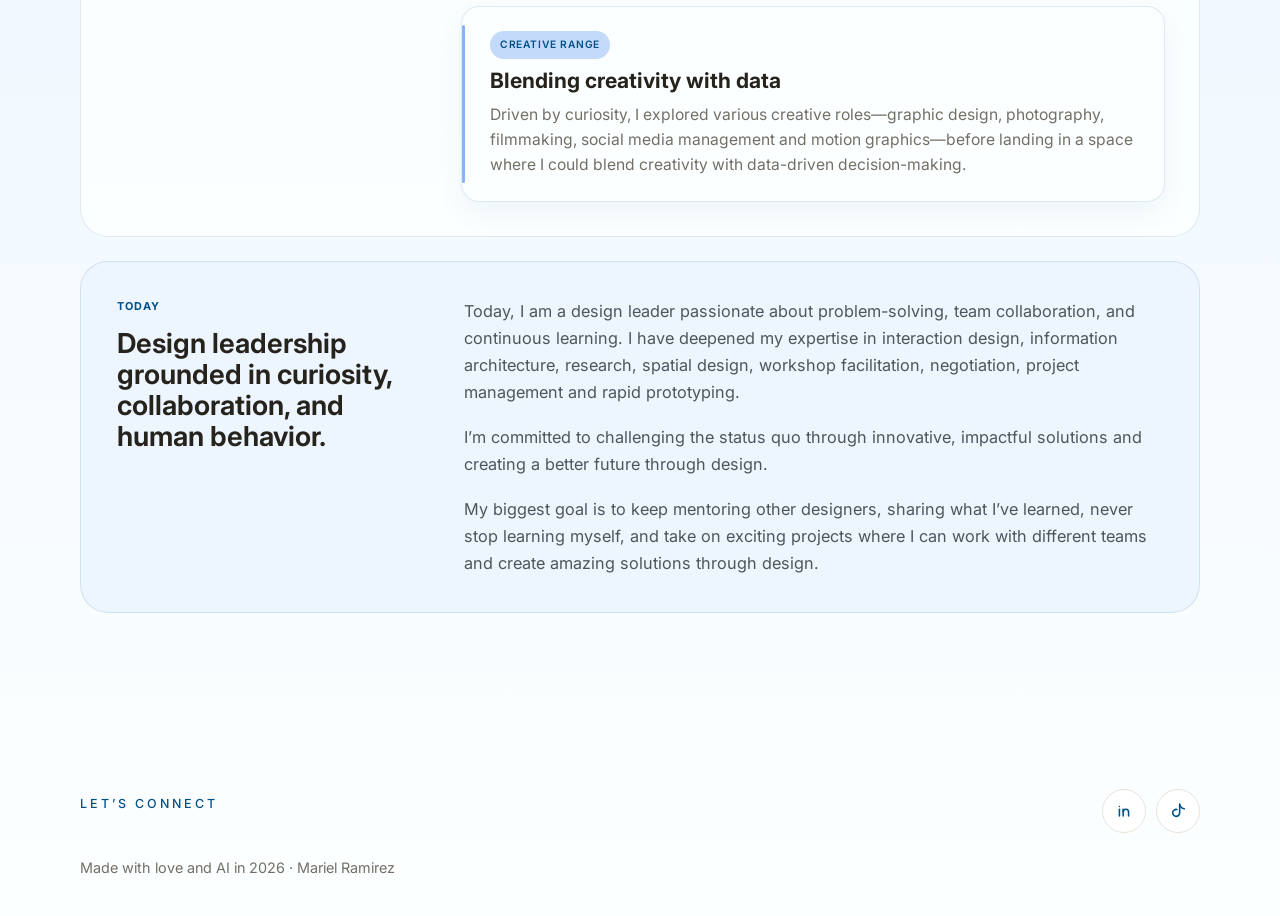
==== commit 48042382: "Add files via upload" ====
--- a/about.html
+++ b/about.html
@@ -11,7 +11,7 @@
     <link rel="preconnect" href="https://fonts.googleapis.com" />
     <link rel="preconnect" href="https://fonts.gstatic.com" crossorigin />
     <link href="https://fonts.googleapis.com/css2?family=Inter:wght@400;500;600;700;800;900&display=swap" rel="stylesheet" />
-    <link rel="stylesheet" href="styles.css" />
+    <link rel="stylesheet" href="styles.css?v=snapshots5" />
   </head>
   <body>
     <header class="site-header">
@@ -22,6 +22,7 @@
         <a href="index.html#work">Work</a>
         <a href="speaking.html">Speaking</a>
         <a href="recognitions.html">Recognitions</a>
+        <a href="press.html">Press</a>
         <a href="about.html" aria-current="page">About</a>
       </nav>
       <div class="social-links" aria-label="Social links">
@@ -46,6 +47,7 @@
       <a href="index.html#work">Work</a>
       <a href="speaking.html">Speaking</a>
       <a href="recognitions.html">Recognitions</a>
+      <a href="press.html">Press</a>
       <a href="about.html">About</a>
       <a href="https://www.linkedin.com/in/mariel-ramirez/" target="_blank" rel="noreferrer">LinkedIn</a>
       <a href="https://www.tiktok.com/@soymarielramirez" target="_blank" rel="noreferrer">TikTok</a>
@@ -67,6 +69,12 @@
             My professional journey has been anything but linear. Over the past 10 years, I’ve discovered that design
             has the power to create a better world.
           </p>
+          <div class="about-credentials" aria-label="Education and certificates">
+            <span class="ticket ticket-line">BA Marketing and Communications</span>
+            <span class="ticket ticket-line">Product Management Certificate</span>
+            <span class="ticket ticket-line">Master UX/UI</span>
+            <span class="ticket ticket-line">Project Management Diploma</span>
+          </div>
         </div>
       </section>
 
